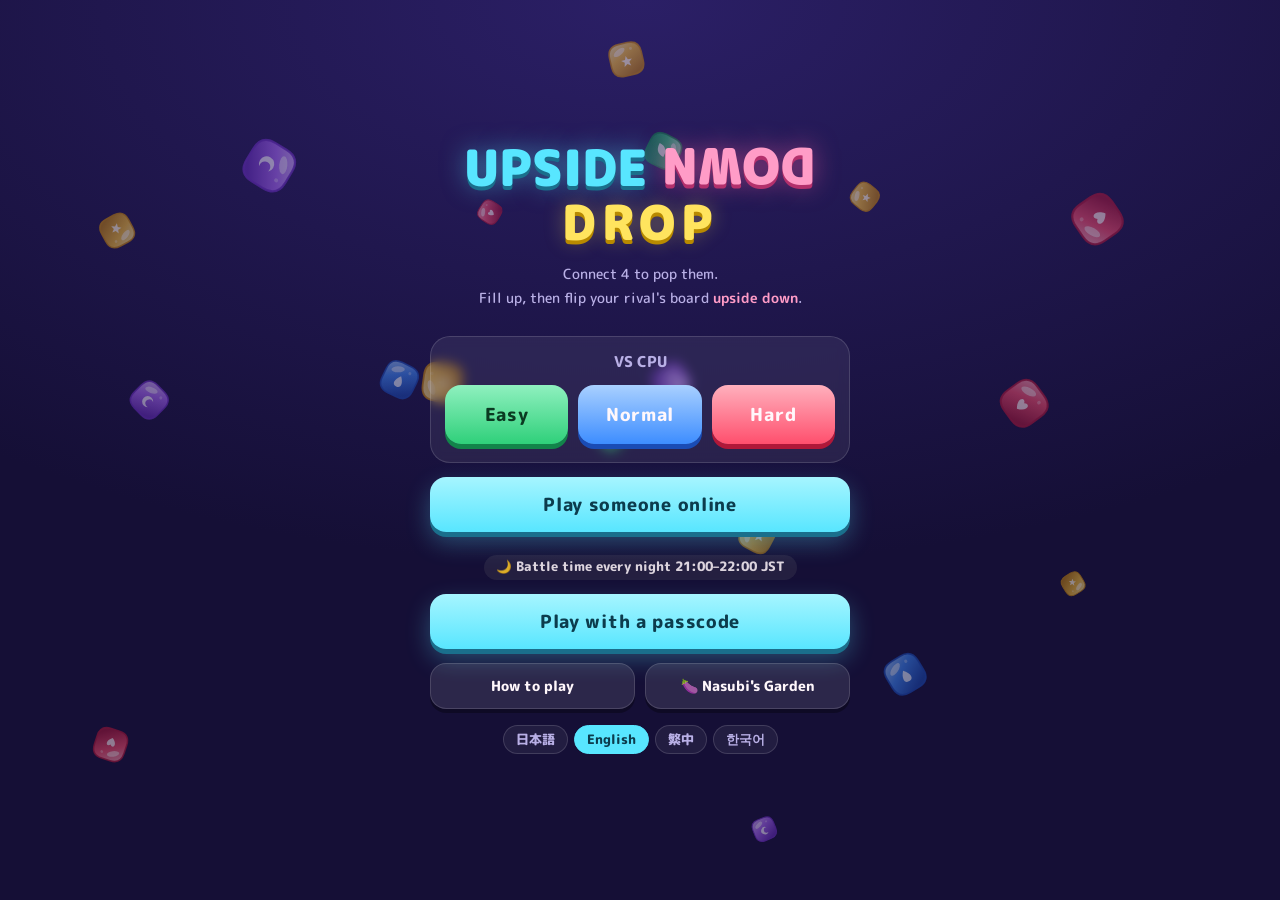
==== adcheck.html @ 32b485c1 "広告の確認用ページ（見本・公開はしない） Co-Authored-By: Claude Opus 5.5 <noreply@anthropic.com> Claude-Session: https:/" ====
<!doctype html>
<html lang="ja">
<head>
<!-- Google tag (gtag.js) -->
<script async src="https://www.googletagmanager.com/gtag/js?id=G-5RB6XMN0QR"></script>
<script>
  window.dataLayer = window.dataLayer || [];
  function gtag(){dataLayer.push(arguments);}
  gtag('js', new Date());
  gtag('config', 'G-5RB6XMN0QR');
</script>
<meta charset="utf-8">
<meta name="viewport" content="width=device-width,initial-scale=1,maximum-scale=1,user-scalable=no,viewport-fit=cover">
<meta name="theme-color" content="#150f36">
<meta name="description" content="4つつなげて消す落ちものパズル。ゲージが溜まったら相手の盤面をさかさまに！">
<title>さかさまドロップ</title>
<!-- ホーム画面に追加したとき全画面で開く -->
<link rel="manifest" href="manifest.json">
<link rel="icon" type="image/png" href="icons/favicon-32.png">
<link rel="apple-touch-icon" href="icons/apple-touch-icon.png">
<meta name="apple-mobile-web-app-capable" content="yes">
<meta name="mobile-web-app-capable" content="yes">
<meta name="apple-mobile-web-app-status-bar-style" content="black-translucent">
<meta name="apple-mobile-web-app-title" content="さかさま">
<link rel="preconnect" href="https://fonts.googleapis.com">
<link rel="preconnect" href="https://fonts.gstatic.com" crossorigin>
<link href="https://fonts.googleapis.com/css2?family=M+PLUS+Rounded+1c:wght@500;800;900&display=swap" rel="stylesheet">
<link rel="stylesheet" href="css/style.css">
<!-- nasubi-track: 結果画面とXへの投稿の回数を記録（ゲームの動きには影響しない） -->
<script>(function(){try{var G="sakasama",IDS=["ov-result"];
function ev(n){try{if(typeof gtag==='function')gtag('event',n,{game:G});}catch(e){}}
var o=window.open;window.open=function(u){try{if(/intent\/(post|tweet)/.test(String(u)))ev('x_share');}catch(e){}return o.apply(window,arguments);};
if(!IDS.length)return;
function vis(e){if(!e||!e.isConnected||e.closest('[hidden]'))return false;var r=e.getBoundingClientRect();if(r.width<1||r.height<1)return false;for(var n=e;n&&n.nodeType===1;n=n.parentElement){var s=getComputedStyle(n);if(s.display==='none'||s.visibility==='hidden'||parseFloat(s.opacity)<0.05)return false;}return true;}
var was={};setInterval(function(){try{var any=false;for(var i=0;i<IDS.length;i++){if(vis(document.getElementById(IDS[i])))any=true;}if(any&&!was.v)ev('result_view');was.v=any;}catch(e){}},700);
}catch(e){}})();</script>
<meta name="robots" content="noindex">
<!-- nasubi-ad: 結果画面の決めた場所のいちばん下に広告の帯を1つだけ出す（遊んでいる最中は出さない・ボタンに重ねない） -->
<script>(function(){try{var C=[{"a": "#ov-result .dialog", "v": "#ov-result"}],AD='https://nasubi-no-oniwa.github.io/ad/';
if(/[?&]noad=1/.test(location.search))return;
var ifr=null,boxes=[];
function vis(e){if(!e||!e.isConnected||e.closest('[hidden]'))return false;var r=e.getBoundingClientRect();if(r.width<1||r.height<1)return false;for(var n=e;n&&n.nodeType===1;n=n.parentElement){var s=getComputedStyle(n);if(s.display==='none'||s.visibility==='hidden'||parseFloat(s.opacity)<0.05)return false;}return true;}
function mk(){var b=document.createElement('div');b.className='nsb-ad';b.style.cssText='display:block;width:320px;max-width:100%;height:50px;margin:12px auto 0;overflow:hidden;flex:0 0 auto;';return b;}
function place(){for(var i=0;i<C.length;i++){var a=document.querySelector(C[i].a);if(!a)continue;var b=boxes[i]||(boxes[i]=mk());if(b.parentNode!==a)a.appendChild(b);}}
function tick(){try{place();for(var i=0;i<C.length;i++){var v=document.querySelector(C[i].v),b=boxes[i];if(b&&vis(v)&&vis(b)){if(!ifr){ifr=document.createElement('iframe');ifr.title='ad';ifr.setAttribute('scrolling','no');ifr.width=320;ifr.height=50;ifr.style.cssText='border:0;width:320px;height:50px;display:block;max-width:100%';ifr.src=AD;}if(ifr.parentNode!==b)b.appendChild(ifr);return;}}}catch(_){}}
function go(){place();try{new MutationObserver(place).observe(document.body,{childList:true,subtree:true});}catch(_){}setInterval(tick,700);}
if(document.body)go();else document.addEventListener('DOMContentLoaded',go);
}catch(e){}})();</script>
</head>
<body>
<div id="app">

  <!-- ===== タイトル ===== -->
  <section id="title" class="screen active">
    <div class="sky" aria-hidden="true"><canvas id="title-bg"></canvas></div>
    <div class="title-box">
      <div class="title-head">
      <h1 class="logo" aria-label="さかさまドロップ" data-ia="doc_title">
        <span class="logo-top" data-ih="logo_top"><i>さ</i><i>か</i><i class="flip">さ</i><i class="flip">ま</i></span>
        <span class="logo-bottom" data-i="logo_bottom">ドロップ</span>
      </h1>
      <p class="tagline" data-ih="tagline">4つつなげて消す。<br>溜まったら、相手の盤面を<b>さかさま</b>に。</p>
      </div>

      <div class="menu">
        <div class="menu-card">
          <p class="menu-label" data-i="vs_cpu">CPUとたいせん</p>
          <div class="level-row">
            <button class="btn lv easy" data-level="easy" data-i="easy">よわい</button>
            <button class="btn lv normal" data-level="normal" data-i="normal">ふつう</button>
            <button class="btn lv hard" data-level="hard" data-i="hard">つよい</button>
          </div>
        </div>
        <button class="btn wide online-btn" id="btn-online" data-i="online">あいことばで対戦</button>
        <div class="menu-sub">
          <button class="btn sub" id="btn-howto" data-i="howto">あそびかた</button>
          <a class="btn sub garden" href="https://nasubi-no-oniwa.github.io/" data-i="home_e">🍆 なすびのお庭へ</a>
        </div>
        <div class="langs" id="langs" role="group" aria-label="Language"><button type="button" data-lang="ja">日本語</button><button type="button" data-lang="en">English</button><button type="button" data-lang="zh">繁中</button><button type="button" data-lang="ko">한국어</button></div>
        <p class="land-tip touch-only-block" data-ih="land_tip">スマホを横にすると、相手の盤面も同じ大きさで見えます<br>ブラウザの「ホーム画面に追加」で全画面で遊べます</p>
        <div class="ctrl-setting touch-only-block">
          <span data-i="ctrl_touch">スマホの操作</span>
          <div class="seg"><button data-mode="button" data-i="m_button">ボタン</button><button data-mode="swipe" data-i="m_swipe">なぞる</button></div>
        </div>
      </div>
    </div>
  </section>

  <!-- ===== ゲーム ===== -->
  <section id="game" class="screen">
    <header class="hud-top">
      <button class="icon-btn" id="btn-pause" aria-label="一時停止" data-ia="pause">Ⅱ</button>
      <div class="versus"><span class="you" id="me-name" data-i="you">あなた</span><b id="wins">0 - 0</b><span class="cpu" id="cpu-name">CPU</span><span class="eyes" id="watchers"></span></div>
      <button class="icon-btn" id="btn-sound" aria-label="音" data-ia="sound">♪</button>
    </header>

    <div class="field">
      <div class="area me">
        <div class="me-head" id="me-label" data-i="you">あなた</div>
        <div class="gbar" id="me-garbage"></div>
        <div class="board-wrap" id="me-wrap"><canvas id="me-board"></canvas></div>
      </div>

      <div class="side">
        <div class="panel next-panel">
          <div class="label" data-i="next">つぎ</div>
          <canvas id="me-next"></canvas>
        </div>
        <div class="panel">
          <div class="label" data-i="score">スコア</div>
          <div class="score" id="me-score">0</div>
        </div>
        <div class="panel gauge-panel">
          <div class="label" data-i="gauge">さかさまゲージ</div>
          <div class="gauge"><div class="gauge-fill" id="me-gauge"></div></div>
          <div class="skill-sides">
            <button class="skill-side" data-target="opp" data-ih="to_opp_k">相手に<small>Shift</small></button>
            <button class="skill-side self" data-target="self" data-ih="to_self_k">自分に<small>C</small></button>
          </div>
        </div>
        <div class="panel keys pc-only">
          <p data-ih="k_move"><kbd>←</kbd><kbd>→</kbd> いどう</p>
          <p data-ih="k_soft"><kbd>↓</kbd> はやく落とす</p>
          <p data-ih="k_hard"><kbd>↑</kbd> 一気に落とす</p>
          <p data-ih="k_rl"><kbd>Z</kbd> 左回転</p>
          <p data-ih="k_rr"><kbd>X</kbd><kbd>スペース</kbd> 右回転</p>
          <p data-ih="k_fo"><kbd>Shift</kbd> 相手をさかさま</p>
          <p data-ih="k_fs"><kbd>C</kbd> 自分をさかさま</p>
        </div>
      </div>

      <div class="area opp">
        <div class="opp-head"><span id="opp-label">CPU</span><span class="mini-gauge"><i id="opp-gauge"></i></span></div>
        <div class="gbar" id="opp-garbage"></div>
        <div class="board-wrap small" id="opp-wrap"><canvas id="opp-board"></canvas></div>
        <div class="opp-score" id="opp-score">0</div>
      </div>
    </div>

    <div class="controls touch-only" id="controls">
      <div class="pad">
        <button data-key="left" aria-label="左" data-ia="a_left">◀</button>
        <button data-key="down" aria-label="下" data-ia="a_down">▼</button>
        <button data-key="right" aria-label="右" data-ia="a_right">▶</button>
        <button data-key="hard" aria-label="一気に落とす" data-ia="a_hard" class="hard">⤓</button>
      </div>
      <div class="acts">
        <div class="skills">
          <button data-key="skill" class="skill" aria-label="相手をさかさま" data-ia="a_fo"><span data-i="to_opp">相手に</span></button>
          <button data-key="skillSelf" class="skill self" aria-label="自分をさかさま" data-ia="a_fs"><span data-i="to_self">自分に</span></button>
        </div>
        <div class="rot">
          <button data-key="rotateL" class="rotate l" aria-label="左回転" data-ia="a_rl">↺</button>
          <button data-key="rotateR" class="rotate r" aria-label="右回転" data-ia="a_rr">↻</button>
        </div>
      </div>
      <p class="swipe-hint" data-ih="swipe_hint"><span>左右になぞる：いどう</span><span>下になぞる：落とす</span><span>下にはじく：一気に</span><span>左をタップ：↺</span><span>右をタップ：↻</span></p>
    </div>

    <!-- カウントダウン -->
    <div class="overlay count" id="ov-count"><div class="count-num" id="count-num">3</div></div>

    <!-- 一時停止 -->
    <div class="overlay" id="ov-pause">
      <div class="dialog">
        <h2 data-i="rest">ひとやすみ</h2>
        <div class="ctrl-setting touch-only-block">
          <span data-i="ctrl_touch">スマホの操作</span>
          <div class="seg"><button data-mode="button" data-i="m_button">ボタン</button><button data-mode="swipe" data-i="m_swipe">なぞる</button></div>
        </div>
        <button class="btn wide" id="btn-resume" data-i="resume">つづける</button>
        <p class="hint online-only" data-i="no_pause">オンライン対戦中は止まりません</p>
        <button class="btn wide sub" id="btn-quit" data-i="to_title">タイトルへ</button>
        <a class="btn wide sub garden" href="https://nasubi-no-oniwa.github.io/" data-i="home_more">🍆 なすびのお庭へ（ほかのゲーム）</a>
      </div>
    </div>

    <!-- 結果 -->
    <div class="overlay" id="ov-result">
      <div class="dialog">
        <h2 id="result-title">かち！</h2>
        <div class="stats">
          <div><span data-i="score">スコア</span><b id="res-score">0</b></div>
          <div><span data-i="max_chain">最大れんさ</span><b id="res-chain">0</b></div>
          <div><span data-i="flips">さかさま</span><b id="res-flip">0</b></div>
        </div>
        <button class="btn wide" id="btn-again" data-i="again">もう一回</button>
        <p class="hint" id="again-msg"></p>
        <button class="btn wide sub" id="btn-back" data-i="to_title">タイトルへ</button>
      </div>
    </div>
  </section>

  <!-- ===== 合言葉で対戦 ===== -->
  <div class="overlay modal" id="ov-online">
    <div class="dialog online">
      <h2 data-i="online">あいことばで対戦</h2>
      <div id="online-form">
        <label class="field-l"><span data-i="passcode">あいことば</span><input id="in-code" maxlength="20" autocomplete="off" placeholder="例：ねこ123" data-ip="ex_code"></label>
        <label class="field-l"><span data-i="name">なまえ</span><input id="in-name" maxlength="8" autocomplete="off" placeholder="ななし" data-ip="noname"></label>
        <p class="hint" data-i="online_hint">同じあいことばを入れた人と対戦できます。3人目からは観戦になります。</p>
        <button class="btn wide" id="btn-join" data-i="join">はいる</button>
      </div>
      <div id="online-wait" hidden>
        <p class="wait-code"><span data-i="wait_pre">あいことば「</span><b id="wait-code"></b><span data-i="wait_post">」</span></p>
        <p class="wait-msg" id="wait-msg" data-i="waiting">あいてを待っています…</p>
        <div class="dots"><i></i><i></i><i></i></div>
        <button class="btn wide sub" id="btn-copy" data-i="copy_link">さそうリンクをコピー</button>
      </div>
      <p class="err" id="online-err"></p>
      <button class="btn wide sub" id="btn-online-close" data-i="back">もどる</button>
    </div>
  </div>

  <!-- ===== あそびかた ===== -->
  <div class="overlay modal" id="ov-howto">
    <div class="dialog howto">
      <h2 data-i="howto">あそびかた</h2>
      <ol>
        <li data-ih="h1"><b>同じ色を4つ</b>つなげると消える。消えたあとに落ちてきて、また4つそろうと<b>れんさ</b>！</li>
        <li data-ih="h2">れんさするほど相手に<b>いし</b>がたくさん降る。いしは隣で色が消えると一緒に消える。</li>
        <li data-ih="h3">つぶを消すと<b>さかさまゲージ</b>が溜まる。満タンで<b>さかさま</b>を押すと、<b>相手の盤面が上下反転</b>！　積み上げた形がバラバラになり、思わぬ連鎖が起きることも。</li>
        <li data-ih="h4">さかさまは<b>相手に</b>も<b>自分に</b>も使える。相手に使うと組みを崩して邪魔できる。自分に使うと、起きた連鎖は攻撃にならないが、自分に降ってくる予定のいしを消せる（守り）。</li>
        <li data-ih="h5">さかさまを使われた側は、今のつぶを置いて連鎖が終わったあと、次のつぶが出る前に反転する。</li>
        <li data-ih="h6"><b>あいことばで対戦</b>：同じあいことばを入れた2人で対戦。3人目からは観戦になる。「さそうリンク」を送れば、開くだけで同じ部屋に入れる。</li>
        <li data-ih="h7">96秒たつと「こうげきアップ」。そこから16秒ごとに、少ない連鎖でもいしがたくさん送れるようになる。</li>
        <li data-ih="h8">スマホはブラウザの「ホーム画面に追加」をすると、アプリのように全画面で遊べる。</li>
        <li data-ih="h9">盤面をぜんぶ消すと「ぜんけし」。次の連鎖でいしがたくさん送れる。</li>
        <li data-ih="h10">まん中の<b class="x">×</b>までつぶが積み上がったら負け。</li>
      </ol>
      <div class="howto-keys">
        <div><h3 data-i="hk1_t">スマホ（ボタン）</h3><p data-ih="hk1">◀ ▶ いどう／▼ はやく落とす<br>⤓ 一気に落とす<br>↺ 左回転／↻ 右回転<br>相手に・自分に スキル<br>※なぞる操作も同時に使える</p></div>
        <div><h3 data-i="hk2_t">スマホ（なぞる）</h3><p data-ih="hk2">左右になぞって いどう<br>下になぞって はやく落とす<br>下にはじいて 一気に落とす<br>左タップ↺／右タップ↻</p></div>
        <div><h3>PC</h3><p data-ih="hk3">← → いどう／↓ はやく落とす<br>↑ 一気に落とす<br>Z 左回転／X・スペース 右回転<br>Shift 相手に／C 自分に</p></div>
      </div>
      <button class="btn wide" id="btn-howto-close" data-i="close">とじる</button>
    </div>
  </div>

</div>

<script src="js/i18n.js"></script>
<script src="js/config.js"></script>
<script src="js/board.js"></script>
<script src="js/player.js"></script>
<script src="js/cpu.js"></script>
<script src="js/render.js"></script>
<script src="js/input.js"></script>
<script src="js/online.js"></script>
<script src="js/qm.js"></script>
<script src="js/firebase-config.js"></script>
<script src="js/main.js"></script>
</body>
</html>
---- css/style.css ----
/* =============================================
   さかさまドロップ  見た目
   ============================================= */
:root {
  --bg1: #150f36;
  --bg2: #2b1f66;
  --ink: #fff7fb;
  --muted: #b9b0e6;
  --pink: #ff5fa2;
  --pink2: #ff9cc7;
  --cyan: #58e6ff;
  --yellow: #ffe45e;
  --panel: rgba(255, 255, 255, 0.07);
  --line: rgba(255, 255, 255, 0.14);
  --side-w: 150px;
  --ctrl-h: 150px;
  --font: "M PLUS Rounded 1c", "Hiragino Maru Gothic ProN", "Hiragino Sans", system-ui, sans-serif;
}

* { box-sizing: border-box; -webkit-tap-highlight-color: transparent; }
html, body {
  margin: 0; height: 100%; overflow: hidden;
  background: radial-gradient(120% 90% at 50% 0%, var(--bg2), var(--bg1) 70%);
  color: var(--ink); font-family: var(--font);
  -webkit-user-select: none; user-select: none; touch-action: manipulation;
  overscroll-behavior: none;
}
button { font-family: inherit; color: inherit; cursor: pointer; }
#app { position: fixed; inset: 0; }

.screen { position: absolute; inset: 0; display: none; }
.screen.active { display: flex; }

/* ---------- ボタン ---------- */
.btn {
  border: 0; border-radius: 16px; padding: 14px 18px;
  font-size: 18px; font-weight: 800; letter-spacing: .04em;
  background: linear-gradient(180deg, var(--pink2), var(--pink));
  box-shadow: 0 5px 0 #b3306c, 0 10px 24px rgba(255, 95, 162, .35);
  transition: transform .08s, box-shadow .08s;
}
.btn:active { transform: translateY(4px); box-shadow: 0 1px 0 #b3306c; }
.btn.wide { width: 100%; }
.btn.sub {
  background: rgba(255, 255, 255, .1); box-shadow: 0 4px 0 rgba(0, 0, 0, .3);
  border: 1px solid var(--line);
}
.btn.sub:active { box-shadow: 0 0 0 rgba(0,0,0,.3); }
.btn.soon {
  background: rgba(255, 255, 255, .05); color: var(--muted); box-shadow: none;
  border: 1px dashed var(--line); cursor: default; font-size: 16px;
}
.btn small { font-size: 12px; opacity: .8; margin-left: 6px; }

/* ---------- タイトル ---------- */
#title { align-items: center; justify-content: center; }
.sky { position: absolute; inset: 0; overflow: hidden; }
.sky canvas { width: 100%; height: 100%; display: block; opacity: .55; }
.title-box {
  position: relative; width: min(420px, 92vw); text-align: center;
  padding: 20px 0 24px;
}
.logo { margin: 0 0 6px; line-height: 1; font-weight: 900; }
.logo-top { display: flex; justify-content: center; gap: 2px; font-size: clamp(46px, 14vw, 68px); }
.logo-top i {
  font-style: normal; display: inline-block;
  color: var(--cyan); text-shadow: 0 4px 0 #1a6f8c, 0 0 24px rgba(88, 230, 255, .5);
  animation: bob 2.4s ease-in-out infinite;
}
.logo-top i:nth-child(2) { animation-delay: .15s; }
.logo-top i.flip { transform: rotate(180deg); color: var(--pink2); text-shadow: 0 -4px 0 #b3306c, 0 0 24px rgba(255, 95, 162, .55); animation-name: bobflip; }
.logo-top i.flip:nth-child(4) { animation-delay: .3s; }
.logo-bottom {
  display: block; margin-top: 6px; font-size: clamp(34px, 10vw, 48px); letter-spacing: .12em;
  color: var(--yellow); text-shadow: 0 4px 0 #b88a00, 0 0 20px rgba(255, 228, 94, .35);
}
@keyframes bob { 0%, 100% { transform: translateY(0); } 50% { transform: translateY(-6px); } }
@keyframes bobflip { 0%, 100% { transform: rotate(180deg) translateY(0); } 50% { transform: rotate(180deg) translateY(-6px); } }
.tagline { margin: 16px 0 26px; color: var(--muted); font-size: 14px; font-weight: 500; line-height: 1.7; }
.tagline b { color: var(--pink2); }
.menu { display: flex; flex-direction: column; gap: 14px; }
.menu-card {
  background: var(--panel); border: 1px solid var(--line); border-radius: 20px;
  padding: 14px 14px 18px; backdrop-filter: blur(6px);
}
.menu-label { margin: 0 0 12px; font-weight: 800; font-size: 15px; color: var(--muted); }
.level-row { display: grid; grid-template-columns: repeat(3, 1fr); gap: 10px; }
.btn.lv { padding: 16px 0; font-size: 18px; }
.btn.lv.easy { background: linear-gradient(180deg, #8ff0bf, #2fd07a); box-shadow: 0 5px 0 #12844a; color: #0b3a22; }
.btn.lv.normal { background: linear-gradient(180deg, #a9d0ff, #3d8dff); box-shadow: 0 5px 0 #1a4cb5; }
.btn.lv.hard { background: linear-gradient(180deg, #ffb0bd, #ff4f6d); box-shadow: 0 5px 0 #b01839; }
.btn.lv:active { box-shadow: none; }

/* ---------- ゲーム画面 ---------- */
#game { flex-direction: column; align-items: center; touch-action: none; }
.hud-top {
  width: 100%; max-width: 980px; height: 44px; flex: 0 0 44px;
  display: flex; align-items: center; justify-content: space-between;
  padding: 0 10px; padding-top: env(safe-area-inset-top);
}
.icon-btn {
  width: 36px; height: 36px; border-radius: 12px; border: 1px solid var(--line);
  background: var(--panel); font-size: 15px; font-weight: 900;
}
.icon-btn.off { opacity: .4; }
.versus { display: flex; align-items: center; gap: 10px; font-size: 13px; color: var(--muted); font-weight: 800; }
.versus b { font-size: 18px; color: var(--ink); letter-spacing: .08em; }
.versus .you { color: var(--pink2); }
.versus .cpu { color: var(--cyan); }

.field { flex: 1; display: grid; gap: 10px; padding: 8px 10px; justify-content: center; align-content: center; }
#game.narrow .field { grid-template-columns: auto var(--side-w); grid-template-areas: "me side" "me opp"; grid-template-rows: auto auto; }
#game.wide .field { grid-template-columns: auto var(--side-w) auto; grid-template-areas: "me side opp"; align-content: center; gap: 22px; }
.area.me { grid-area: me; }
.side { grid-area: side; display: flex; flex-direction: column; gap: 8px; }
.area.opp { grid-area: opp; display: flex; flex-direction: column; align-items: center; }
#game.wide .area.opp { align-items: stretch; }

.board-wrap {
  position: relative; border-radius: 14px; overflow: hidden; line-height: 0;
  box-shadow: 0 0 0 2px rgba(255, 255, 255, .16), 0 0 0 6px rgba(255, 95, 162, .12), 0 16px 40px rgba(0, 0, 0, .45);
}
.board-wrap.small { border-radius: 8px; box-shadow: 0 0 0 1.5px rgba(88, 230, 255, .35), 0 8px 20px rgba(0, 0, 0, .4); }
#game.wide .board-wrap.small { border-radius: 14px; box-shadow: 0 0 0 2px rgba(88, 230, 255, .3), 0 0 0 6px rgba(88, 230, 255, .1), 0 16px 40px rgba(0, 0, 0, .45); }
.board-wrap.hit { animation: hit .5s; }
@keyframes hit { 0%, 100% { transform: none; } 20% { transform: translateX(-5px) rotate(-1deg); } 40% { transform: translateX(5px) rotate(1deg); } 60% { transform: translateX(-3px); } }

.gbar { height: 20px; display: flex; align-items: center; gap: 2px; padding: 0 4px; overflow: hidden; }
.gbar i { display: block; border-radius: 40%; background: linear-gradient(180deg, #d2cdef, #6b6690); border: 1px solid #453f66; }
.gbar i.s { width: 9px; height: 9px; }
.gbar i.m { width: 14px; height: 14px; }
.gbar i.l { width: 18px; height: 18px; background: linear-gradient(180deg, #ffd1dc, #ff4f6d); border-color: #8c1230; }
.area.opp .gbar { height: 14px; }
.area.opp .gbar i.s { width: 6px; height: 6px; } .area.opp .gbar i.m { width: 9px; height: 9px; } .area.opp .gbar i.l { width: 12px; height: 12px; }
#game.wide .area.opp .gbar { height: 20px; }

.panel {
  background: var(--panel); border: 1px solid var(--line); border-radius: 14px;
  padding: 8px 10px; display: flex; flex-direction: column; align-items: center;
}
.label { font-size: 11px; font-weight: 800; color: var(--muted); letter-spacing: .06em; margin-bottom: 4px; }
.score { font-size: 18px; font-weight: 900; font-variant-numeric: tabular-nums; }
.gauge { width: 100%; height: 12px; border-radius: 99px; background: rgba(0, 0, 0, .35); overflow: hidden; border: 1px solid var(--line); }
.gauge-fill { height: 100%; width: 0; background: linear-gradient(90deg, var(--cyan), var(--pink)); border-radius: 99px; transition: width .2s; }
.gauge-panel.ready .gauge-fill { animation: shine 0.8s linear infinite; background: linear-gradient(90deg, var(--yellow), var(--pink), var(--cyan), var(--yellow)); background-size: 200% 100%; }
@keyframes shine { to { background-position: -200% 0; } }
.skill-side {
  margin-top: 8px; width: 100%; border: 0; border-radius: 10px; padding: 8px 4px;
  font-weight: 900; font-size: 14px; background: rgba(255, 255, 255, .08); color: var(--muted);
}
.skill-side small { display: block; font-size: 10px; opacity: .7; }
.gauge-panel.ready .skill-side { background: linear-gradient(180deg, var(--pink2), var(--pink)); color: #fff; box-shadow: 0 0 18px rgba(255, 95, 162, .6); }
.keys { align-items: flex-start; font-size: 12px; color: var(--muted); gap: 2px; }
.keys p { margin: 2px 0; }
kbd {
  display: inline-block; min-width: 20px; padding: 1px 6px; margin-right: 3px; border-radius: 6px;
  background: rgba(255, 255, 255, .12); border: 1px solid var(--line); font-family: inherit; font-size: 11px; color: var(--ink); text-align: center;
}
.opp-head { display: flex; align-items: center; justify-content: space-between; width: 100%; font-size: 11px; font-weight: 800; color: var(--cyan); gap: 6px; }
.mini-gauge { flex: 1; max-width: 70px; height: 6px; border-radius: 99px; background: rgba(0, 0, 0, .35); overflow: hidden; }
.mini-gauge i { display: block; height: 100%; width: 0; background: linear-gradient(90deg, var(--cyan), var(--pink)); }
.opp-score { font-size: 12px; font-weight: 800; color: var(--muted); margin-top: 4px; font-variant-numeric: tabular-nums; text-align: center; }
#game.wide .opp-head { font-size: 13px; }

/* ---------- スマホ操作ボタン ---------- */
.controls {
  width: 100%; max-width: 520px; height: var(--ctrl-h); flex: 0 0 var(--ctrl-h);
  display: none; align-items: center; justify-content: space-between;
  padding: 6px 14px calc(10px + env(safe-area-inset-bottom));
}
body.touch .controls { display: flex; }
body.touch .pc-only, body.touch .skill-side { display: none; }
.controls button {
  border: 0; font-weight: 900; touch-action: none;
  background: rgba(255, 255, 255, .1); border: 1px solid var(--line);
  box-shadow: 0 4px 0 rgba(0, 0, 0, .35);
}
.controls button.on { transform: translateY(3px); box-shadow: 0 1px 0 rgba(0, 0, 0, .35); background: rgba(255, 255, 255, .22); }
.pad { display: grid; grid-template-columns: repeat(4, 1fr); gap: 7px; width: 60%; height: 100%; align-items: center; }
.pad button { height: min(76px, 100%); border-radius: 18px; font-size: 24px; }
.acts { display: flex; flex-direction: column; align-items: center; justify-content: center; gap: 8px; height: 100%; }
.rot { display: flex; gap: 10px; }
.acts .rotate {
  width: min(70px, 17vw); height: min(70px, 17vw); border-radius: 50%; font-size: 30px;
  background: linear-gradient(180deg, var(--pink2), var(--pink)); border: 0; box-shadow: 0 5px 0 #b3306c;
}
.acts .rotate.l { background: linear-gradient(180deg, #ffd0e4, #ff85b8); }
.skills { display: flex; gap: 6px; width: 100%; }
.acts .skill {
  flex: 1; min-width: 60px; height: 34px; border-radius: 99px; font-size: 13px; color: var(--muted);
}
.acts .skill.self.ready { background: linear-gradient(180deg, #fff3b0, var(--yellow)); box-shadow: 0 4px 0 #b88a00, 0 0 16px rgba(255, 228, 94, .6); color: #4a3700; }
.acts .skill.ready {
  background: linear-gradient(180deg, #a6f5ff, var(--cyan)); border: 0; box-shadow: 0 4px 0 #1a6f8c, 0 0 20px rgba(88, 230, 255, .7);
  color: #0c3c4d; animation: pulse 1s ease-in-out infinite;
}
.swipe-hint { display: none; margin: 0; font-size: 11px; line-height: 1.6; color: var(--muted); text-align: left; }
body.swipe .pad, body.swipe .rot { display: none; }
body.swipe .swipe-hint { display: block; }
body.swipe .controls { justify-content: space-between; }
body.swipe .acts { height: auto; }
body.swipe .field { cursor: grab; }
@keyframes pulse { 50% { transform: scale(1.07); } }

/* ---------- オーバーレイ ---------- */
.overlay {
  position: absolute; inset: 0; display: none; align-items: center; justify-content: center;
  background: rgba(10, 6, 30, .6); backdrop-filter: blur(4px); z-index: 10;
}
.overlay.show { display: flex; }
.overlay.count { background: transparent; backdrop-filter: none; pointer-events: none; }
.count-num {
  font-size: 110px; font-weight: 900; color: var(--yellow);
  text-shadow: 0 6px 0 #b88a00, 0 0 40px rgba(255, 228, 94, .6); animation: countpop .9s ease-out;
}
@keyframes countpop { from { transform: scale(1.8); opacity: 0; } 30% { transform: scale(1); opacity: 1; } }
.dialog {
  width: min(360px, 88vw); background: linear-gradient(180deg, #33267a, #1d1548);
  border: 1px solid var(--line); border-radius: 24px; padding: 22px 20px;
  display: flex; flex-direction: column; gap: 12px; box-shadow: 0 30px 60px rgba(0, 0, 0, .5);
}
.dialog h2 { margin: 0 0 6px; text-align: center; font-size: 30px; font-weight: 900; }
.dialog h2.win { color: var(--yellow); text-shadow: 0 4px 0 #b88a00; }
.dialog h2.lose { color: var(--cyan); text-shadow: 0 4px 0 #1a6f8c; }
.stats { display: grid; grid-template-columns: repeat(3, 1fr); gap: 8px; margin-bottom: 6px; }
.stats div { background: var(--panel); border-radius: 12px; padding: 8px 4px; text-align: center; }
.stats span { display: block; font-size: 11px; color: var(--muted); font-weight: 800; }
.stats b { font-size: 18px; }
.howto { width: min(460px, 92vw); max-height: 88vh; overflow: auto; }
.howto ol { margin: 0; padding-left: 20px; font-size: 14px; line-height: 1.7; }
.howto li { margin-bottom: 6px; }
.howto b { color: var(--pink2); }
.howto b.x { color: #ff6b8a; }
.howto-keys { display: grid; grid-template-columns: 1fr 1fr; gap: 8px; }
.howto-keys div { background: var(--panel); border-radius: 12px; padding: 8px 10px; font-size: 12px; }
.howto-keys h3 { margin: 0 0 4px; font-size: 13px; color: var(--cyan); }
.howto-keys p { margin: 0; line-height: 1.6; color: var(--muted); }
.modal { z-index: 20; }

.me-head { height: 16px; font-size: 13px; font-weight: 800; color: var(--pink2); padding-left: 4px; display: none; }
#game.wide .me-head { display: block; }
#game.wide .opp-head { height: 16px; }

.touch-only-block { display: none; }
body.touch .touch-only-block { display: flex; }
.ctrl-setting { align-items: center; justify-content: space-between; gap: 10px; padding: 10px 14px; background: var(--panel); border: 1px solid var(--line); border-radius: 16px; font-size: 14px; font-weight: 800; color: var(--muted); }
.seg { display: flex; background: rgba(0,0,0,.3); border-radius: 99px; padding: 3px; }
.seg button { border: 0; background: transparent; padding: 7px 14px; border-radius: 99px; font-weight: 800; font-size: 13px; color: var(--muted); }
.seg button.on { background: linear-gradient(180deg, var(--pink2), var(--pink)); color: #fff; }
.howto-keys { grid-template-columns: 1fr 1fr 1fr; }
@media (max-width: 480px) { .howto-keys { grid-template-columns: 1fr; } }
body.swipe .swipe-hint { order: -1; }

.skill-sides { display: flex; gap: 6px; width: 100%; margin-top: 8px; }
.skill-sides .skill-side { margin-top: 0; font-size: 13px; }
.gauge-panel.ready .skill-side.self { background: linear-gradient(180deg, #fff3b0, var(--yellow)); color: #4a3700; box-shadow: 0 0 14px rgba(255, 228, 94, .5); }


/* ---------- スマホ横持ち ---------- */
#game.land {
  display: grid; grid-template-columns: var(--ctrl-w) 1fr var(--ctrl-w); grid-template-rows: 34px 1fr;
  grid-template-areas: "head head head" "pad field acts"; align-items: center;
  padding-left: env(safe-area-inset-left); padding-right: env(safe-area-inset-right);
}
#game.land .hud-top { grid-area: head; height: 34px; max-width: none; padding-top: 0; }
#game.land .icon-btn { width: 30px; height: 30px; border-radius: 10px; }
#game.land .field { grid-area: field; padding: 4px 6px; gap: 12px; }
#game.land .controls { display: contents; }
#game.land .pad {
  grid-area: pad; width: auto; height: auto; padding: 0 10px 0 14px;
  grid-template-columns: 1fr 1fr; grid-template-rows: auto auto; gap: 10px; align-self: end; margin-bottom: 18px;
}
#game.land .pad button { height: min(72px, 18vh); }
#game.land .pad [data-key="down"] { grid-column: 1 / 3; grid-row: 2; }
#game.land .pad [data-key="left"] { grid-column: 1; grid-row: 1; }
#game.land .pad [data-key="right"] { grid-column: 2; grid-row: 1; }
#game.land .acts { grid-area: acts; height: auto; padding: 0 14px 0 10px; align-self: end; margin-bottom: 18px; gap: 12px; }
#game.land .skills { flex-direction: column; }
#game.land .acts .skill { height: 32px; }
#game.land .acts .rotate { width: min(72px, 8.5vw, 20vh); height: min(72px, 8.5vw, 20vh); }
#game.land .swipe-hint { grid-area: pad; padding: 0 12px; align-self: center; font-size: 11px; }
#game.land .side { gap: 6px; }
#game.land .panel { padding: 6px 8px; border-radius: 12px; }
#game.land .score { font-size: 15px; }
#game.land .me-head, #game.land .opp-head { height: 14px; font-size: 11px; }
#game.land .gbar { height: 16px; }
.dialog { max-height: 94vh; overflow: auto; }

/* 背の低い画面（横持ちなど）のタイトル */
@media (max-height: 520px) {
  #title { overflow-y: auto; align-items: flex-start; }
  .title-box { width: min(640px, 92vw); padding: 12px 0; display: grid; grid-template-columns: 1fr 1.1fr; gap: 20px; align-items: center; text-align: center; }
  .logo-top { font-size: 44px; }
  .logo-bottom { font-size: 30px; }
  .tagline { margin: 10px 0 0; font-size: 12px; }
  .menu { gap: 10px; }
  .menu-card { padding: 10px 10px 14px; }
  .btn { padding: 10px 14px; font-size: 16px; }
  .btn.lv { padding: 12px 0; }
}

.swipe-hint span { display: inline-block; margin-right: 10px; white-space: nowrap; }
#game.land .swipe-hint span { display: block; margin: 0 0 4px; }
#game.land .gbar, #game.land .area.opp .gbar { height: 16px; }
#game.land .me-head, #game.land .opp-head { height: 16px; }
#game.land .field { align-items: start; }
#game.land .label { font-size: 10px; white-space: nowrap; letter-spacing: 0; }
#game.land .opp-score { margin-top: 2px; font-size: 11px; }

.land-tip { margin: 0; justify-content: center; font-size: 12px; line-height: 1.6; color: var(--muted); text-align: center; }
@media (orientation: landscape) { .land-tip { display: none !important; } }

.pad .hard { font-size: 26px; color: var(--yellow); }
#game.land .pad [data-key="down"] { grid-column: 1; grid-row: 2; }
#game.land .pad [data-key="hard"] { grid-column: 2; grid-row: 2; }

/* スマホで連打しても拡大・スクロール・長押しメニューが出ないように */
#game, #game * { touch-action: none; -webkit-touch-callout: none; -webkit-user-select: none; user-select: none; }
#game .dialog, #game .dialog * { touch-action: manipulation; }
html, body { overscroll-behavior: none; -webkit-text-size-adjust: 100%; }

/* ---------- オンライン ---------- */
.btn.online-btn { background: linear-gradient(180deg, #a6f5ff, var(--cyan)); box-shadow: 0 5px 0 #1a6f8c, 0 10px 24px rgba(88,230,255,.3); color: #0c3c4d; }
.btn.online-btn:active { box-shadow: 0 1px 0 #1a6f8c; }
.dialog.online { gap: 10px; }
.field-l { display: flex; flex-direction: column; gap: 6px; font-size: 13px; font-weight: 800; color: var(--muted); margin-bottom: 10px; }
.field-l input {
  font: inherit; font-size: 18px; font-weight: 800; color: var(--ink); padding: 12px 14px; border-radius: 14px;
  border: 1px solid var(--line); background: rgba(0,0,0,.3); outline: none; -webkit-user-select: text; user-select: text;
}
.field-l input:focus { border-color: var(--cyan); box-shadow: 0 0 0 3px rgba(88,230,255,.25); }
.hint { margin: 0 0 6px; font-size: 12px; color: var(--muted); text-align: center; line-height: 1.6; }
.err { margin: 0; min-height: 1em; font-size: 13px; color: #ff8aa8; text-align: center; font-weight: 800; }
.wait-code { margin: 0; text-align: center; font-size: 15px; color: var(--muted); }
.wait-code b { color: var(--yellow); font-size: 20px; }
.wait-msg { margin: 4px 0 0; text-align: center; font-weight: 800; }
.dots { display: flex; justify-content: center; gap: 8px; margin: 10px 0 14px; }
.dots i { width: 12px; height: 12px; border-radius: 40%; background: var(--pink2); animation: bob 1s ease-in-out infinite; }
.dots i:nth-child(2) { background: var(--cyan); animation-delay: .15s; }
.dots i:nth-child(3) { background: var(--yellow); animation-delay: .3s; }
.eyes { margin-left: 4px; font-size: 12px; color: var(--muted); }
.online-only { display: none; }
body.online .online-only { display: block; }
body.online #btn-resume { display: none; }
/* 観戦中：操作ボタンやスキルボタンを隠す */
body.watching .controls, body.watching .skill-sides, body.watching .keys, body.watching .swipe-hint { display: none !important; }
body.watching #game.land { grid-template-columns: 0 1fr 0; }
#again-msg:empty { display: none; }

body.watching #game.wide .field { gap: 8px; padding: 8px 6px; }
body.watching .stats { display: none; }

.menu-sub { display: grid; grid-template-columns: 1fr 1fr; gap: 10px; }
.menu-sub .btn { width: 100%; font-size: 15px; padding: 12px 8px; }
a.btn { display: inline-flex; align-items: center; justify-content: center; text-decoration: none; color: inherit; }
a.btn.garden { color: var(--ink); }

/* ことばの切りかえ */
.langs{display:flex;flex-wrap:wrap;gap:6px;justify-content:center}
.langs button{font:800 13px var(--font);background:rgba(255,255,255,.06);color:var(--muted);border:1.5px solid var(--line);border-radius:999px;padding:4px 12px;cursor:pointer}
.langs button[aria-pressed="true"]{background:var(--cyan);color:#0c3c4d;border-color:var(--cyan)}
html[data-lang="ko"] .logo{font-family:'Do Hyeon',var(--font);font-weight:400}
/* タイトルが画面に収まらないときはスクロール（上が切れないように） */
#title { overflow-y: auto; -webkit-overflow-scrolling: touch; }
.title-box { margin: auto; }
.langs { margin: 2px 0 0; }
@media (min-height: 521px) and (max-height: 820px) {
  .title-box { padding: 12px 0 16px; }
  .tagline { margin: 10px 0 14px; }
  .menu { gap: 10px; }
}
@media (min-height: 521px) and (max-height: 700px) {
  .logo-top { font-size: 44px; }
  .logo-bottom { font-size: 30px; margin-top: 2px; }
  .tagline { font-size: 13px; line-height: 1.55; }
  .btn { padding: 11px 14px; font-size: 16px; }
  .btn.lv { padding: 12px 0; font-size: 16px; }
  .menu-card { padding: 10px 10px 14px; }
  .menu-label { margin-bottom: 8px; }
  .land-tip { font-size: 11px; line-height: 1.5; }
}
html[data-lang="en"] .menu-sub .btn { font-size: 14px; letter-spacing: 0; }
html[data-lang="en"] .tagline, html[data-lang="en"] .land-tip { letter-spacing: 0; }
html[data-lang="en"] .logo-top { font-size: clamp(30px, 10vw, 50px); gap: .28em; }
@media (max-height: 700px) { html[data-lang="en"] .logo-top { font-size: 32px; } }
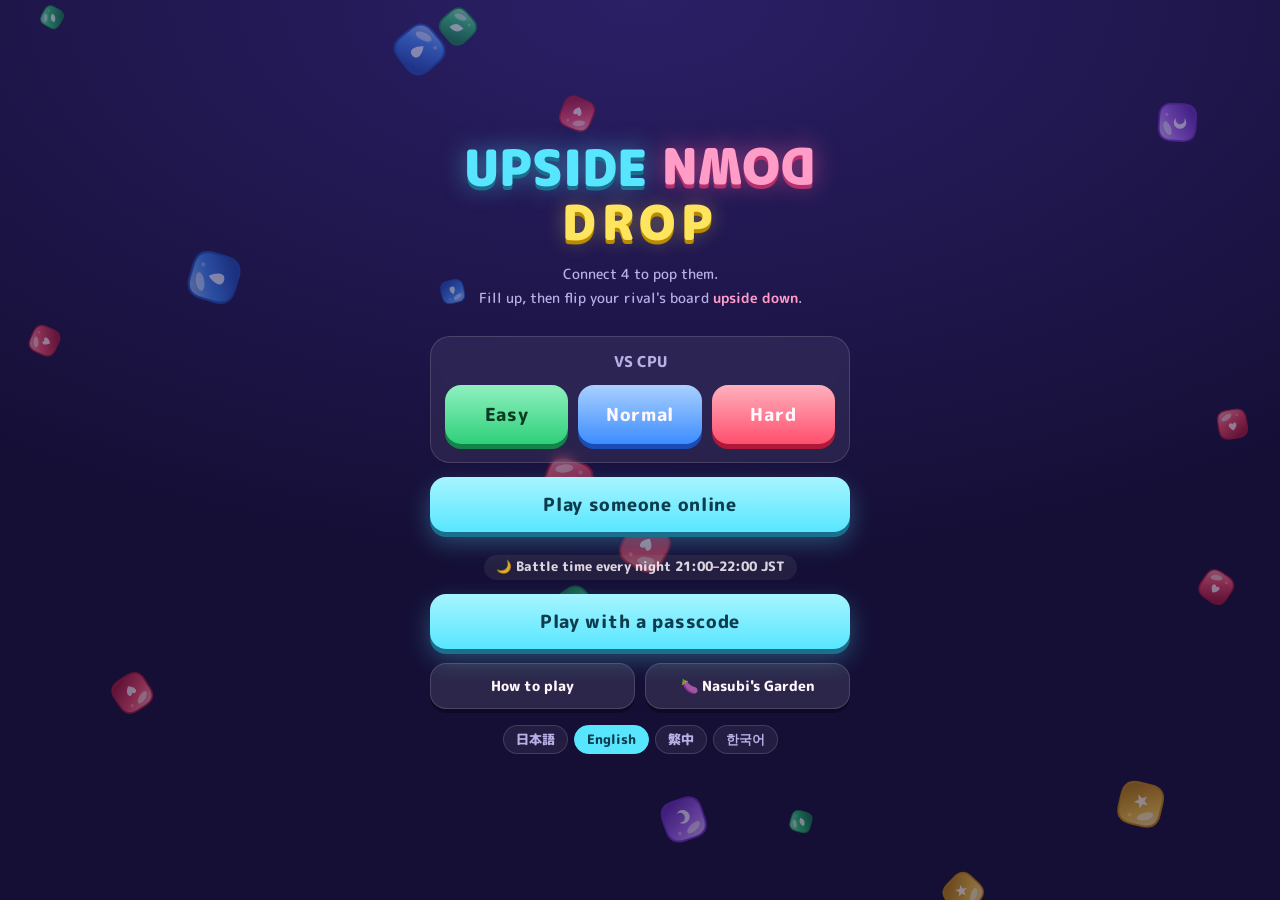
==== commit 1473df1a: "広告の確認用ページ：広告の幅320pxを切らないように Co-Authored-By: Claude Opus 5.5 <noreply@anthropic.com> Claude-Session: " ====
--- a/adcheck.html
+++ b/adcheck.html
@@ -35,14 +35,14 @@
 var was={};setInterval(function(){try{var any=false;for(var i=0;i<IDS.length;i++){if(vis(document.getElementById(IDS[i])))any=true;}if(any&&!was.v)ev('result_view');was.v=any;}catch(e){}},700);
 }catch(e){}})();</script>
 <meta name="robots" content="noindex">
-<!-- nasubi-ad: 結果画面の決めた場所のいちばん下に広告の帯を1つだけ出す（遊んでいる最中は出さない・ボタンに重ねない） -->
+<!-- nasubi-ad: 結果画面の決めた場所のいちばん下に広告の帯を1つだけ出す（遊んでいる最中は出さない・ボタンに重ねない・広告の幅320pxを切らない） -->
 <script>(function(){try{var C=[{"a": "#ov-result .dialog", "v": "#ov-result"}],AD='https://nasubi-no-oniwa.github.io/ad/';
 if(/[?&]noad=1/.test(location.search))return;
 var ifr=null,boxes=[];
 function vis(e){if(!e||!e.isConnected||e.closest('[hidden]'))return false;var r=e.getBoundingClientRect();if(r.width<1||r.height<1)return false;for(var n=e;n&&n.nodeType===1;n=n.parentElement){var s=getComputedStyle(n);if(s.display==='none'||s.visibility==='hidden'||parseFloat(s.opacity)<0.05)return false;}return true;}
-function mk(){var b=document.createElement('div');b.className='nsb-ad';b.style.cssText='display:block;width:320px;max-width:100%;height:50px;margin:12px auto 0;overflow:hidden;flex:0 0 auto;';return b;}
+function mk(){var b=document.createElement('div');b.className='nsb-ad';b.style.cssText='display:block;position:static;float:none;box-sizing:content-box;width:320px;min-width:320px;max-width:none;height:50px;margin:12px calc((100% - 320px) / 2) 0;padding:0;border:0;background:none;box-shadow:none;border-radius:0;transform:none;overflow:hidden;flex:0 0 auto;align-self:center;';return b;}
 function place(){for(var i=0;i<C.length;i++){var a=document.querySelector(C[i].a);if(!a)continue;var b=boxes[i]||(boxes[i]=mk());if(b.parentNode!==a)a.appendChild(b);}}
-function tick(){try{place();for(var i=0;i<C.length;i++){var v=document.querySelector(C[i].v),b=boxes[i];if(b&&vis(v)&&vis(b)){if(!ifr){ifr=document.createElement('iframe');ifr.title='ad';ifr.setAttribute('scrolling','no');ifr.width=320;ifr.height=50;ifr.style.cssText='border:0;width:320px;height:50px;display:block;max-width:100%';ifr.src=AD;}if(ifr.parentNode!==b)b.appendChild(ifr);return;}}}catch(_){}}
+function tick(){try{place();for(var i=0;i<C.length;i++){var v=document.querySelector(C[i].v),b=boxes[i];if(b&&vis(v)&&vis(b)){if(!ifr){ifr=document.createElement('iframe');ifr.title='ad';ifr.setAttribute('scrolling','no');ifr.width=320;ifr.height=50;ifr.style.cssText='border:0;margin:0;padding:0;width:320px;height:50px;display:block;max-width:none';ifr.src=AD;}if(ifr.parentNode!==b)b.appendChild(ifr);return;}}}catch(_){}}
 function go(){place();try{new MutationObserver(place).observe(document.body,{childList:true,subtree:true});}catch(_){}setInterval(tick,700);}
 if(document.body)go();else document.addEventListener('DOMContentLoaded',go);
 }catch(e){}})();</script>
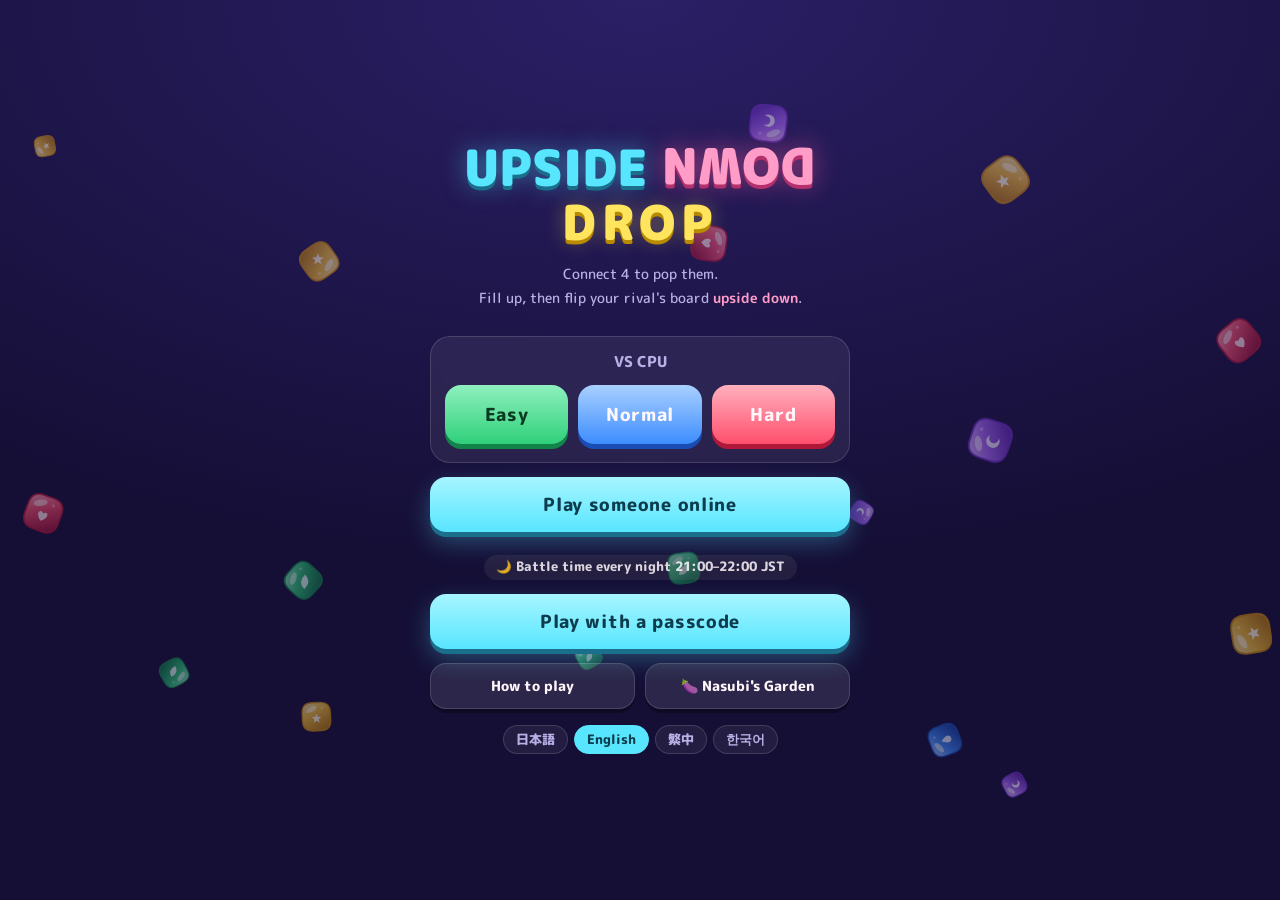
==== commit 8b9c3726: "広告の確認用ページ：結果が出て1.2秒たってから広告を見せる版（本番はまだ） Co-Authored-By: Claude Opus 5.5 <noreply@anthropic.com> Claud" ====
--- a/adcheck.html
+++ b/adcheck.html
@@ -34,18 +34,23 @@
 function vis(e){if(!e||!e.isConnected||e.closest('[hidden]'))return false;var r=e.getBoundingClientRect();if(r.width<1||r.height<1)return false;for(var n=e;n&&n.nodeType===1;n=n.parentElement){var s=getComputedStyle(n);if(s.display==='none'||s.visibility==='hidden'||parseFloat(s.opacity)<0.05)return false;}return true;}
 var was={};setInterval(function(){try{var any=false;for(var i=0;i<IDS.length;i++){if(vis(document.getElementById(IDS[i])))any=true;}if(any&&!was.v)ev('result_view');was.v=any;}catch(e){}},700);
 }catch(e){}})();</script>
-<meta name="robots" content="noindex">
-<!-- nasubi-ad: 結果画面の決めた場所のいちばん下に広告の帯を1つだけ出す（遊んでいる最中は出さない・ボタンに重ねない・広告の幅320pxを切らない） -->
-<script>(function(){try{var C=[{"a": "#ov-result .dialog", "v": "#ov-result"}],AD='https://nasubi-no-oniwa.github.io/ad/';
+<!-- nasubi-ad: 結果画面の決めた場所に広告の帯を1つだけ出す（遊んでいる最中は出さない・ボタンに重ねない・広告の幅320pxを切らない・結果が出て1.2秒たってから見せる） -->
+<script>(function(){try{var C=[{"a": "#ov-result .dialog", "v": "#ov-result"}],AD='https://nasubi-no-oniwa.github.io/ad/',WAIT=1200;
 if(/[?&]noad=1/.test(location.search))return;
-var ifr=null,boxes=[];
+var ifr=null,boxes=[],since=0;
 function vis(e){if(!e||!e.isConnected||e.closest('[hidden]'))return false;var r=e.getBoundingClientRect();if(r.width<1||r.height<1)return false;for(var n=e;n&&n.nodeType===1;n=n.parentElement){var s=getComputedStyle(n);if(s.display==='none'||s.visibility==='hidden'||parseFloat(s.opacity)<0.05)return false;}return true;}
 function mk(){var b=document.createElement('div');b.className='nsb-ad';b.style.cssText='display:block;position:static;float:none;box-sizing:content-box;width:320px;min-width:320px;max-width:none;height:50px;margin:12px calc((100% - 320px) / 2) 0;padding:0;border:0;background:none;box-shadow:none;border-radius:0;transform:none;overflow:hidden;flex:0 0 auto;align-self:center;';return b;}
-function place(){for(var i=0;i<C.length;i++){var a=document.querySelector(C[i].a);if(!a)continue;var b=boxes[i]||(boxes[i]=mk());if(b.parentNode!==a)a.appendChild(b);}}
-function tick(){try{place();for(var i=0;i<C.length;i++){var v=document.querySelector(C[i].v),b=boxes[i];if(b&&vis(v)&&vis(b)){if(!ifr){ifr=document.createElement('iframe');ifr.title='ad';ifr.setAttribute('scrolling','no');ifr.width=320;ifr.height=50;ifr.style.cssText='border:0;margin:0;padding:0;width:320px;height:50px;display:block;max-width:none';ifr.src=AD;}if(ifr.parentNode!==b)b.appendChild(ifr);return;}}}catch(_){}}
-function go(){place();try{new MutationObserver(place).observe(document.body,{childList:true,subtree:true});}catch(_){}setInterval(tick,700);}
+function place(){for(var i=0;i<C.length;i++){var a=document.querySelector(C[i].a);if(!a)continue;var b=boxes[i]||(boxes[i]=mk());if(C[i].p==='first'){if(a.firstElementChild!==b)a.insertBefore(b,a.firstChild);}else if(b.parentNode!==a)a.appendChild(b);}}
+function hide(){if(ifr)ifr.style.visibility='hidden';}
+function tick(){try{place();var k=-1;for(var i=0;i<C.length;i++){var v=document.querySelector(C[i].v),b=boxes[i];if(b&&vis(v)&&vis(b)){k=i;break;}}
+if(k<0){since=0;hide();return;}
+var now=Date.now();if(!since)since=now;if(now-since<WAIT){hide();return;}
+if(!ifr){ifr=document.createElement('iframe');ifr.title='ad';ifr.setAttribute('scrolling','no');ifr.width=320;ifr.height=50;ifr.style.cssText='border:0;margin:0;padding:0;width:320px;height:50px;display:block;max-width:none;visibility:hidden';ifr.src=AD;}
+if(ifr.parentNode!==boxes[k])boxes[k].appendChild(ifr);ifr.style.visibility='visible';}catch(_){}}
+function go(){place();try{new MutationObserver(place).observe(document.body,{childList:true,subtree:true});}catch(_){}setInterval(tick,300);}
 if(document.body)go();else document.addEventListener('DOMContentLoaded',go);
 }catch(e){}})();</script>
+<meta name="robots" content="noindex">
 </head>
 <body>
 <div id="app">
